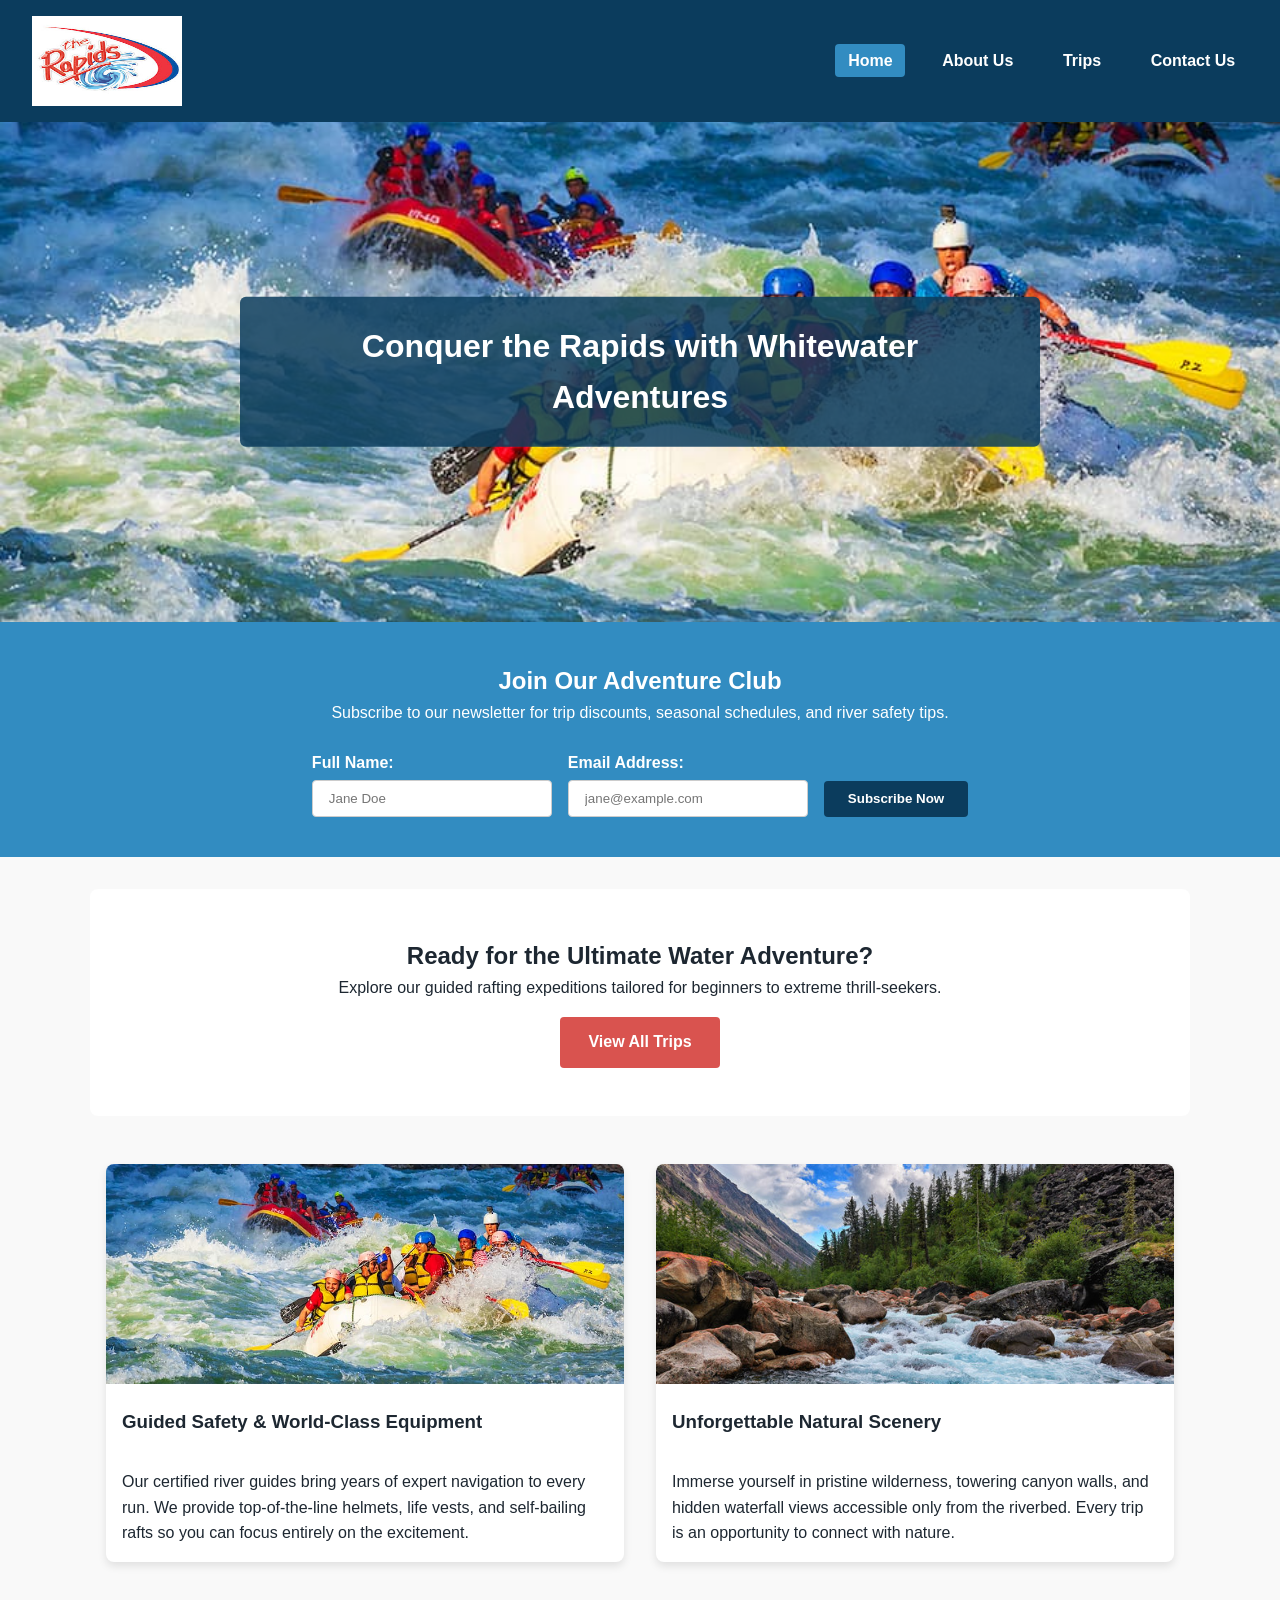
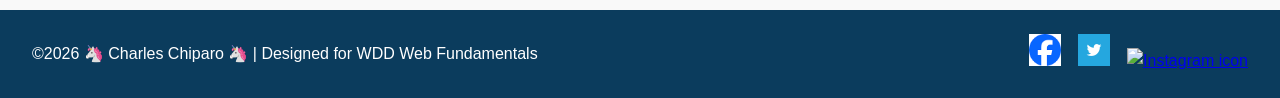
==== wwr/index.html @ ce7e0336 "trips" ====
<!DOCTYPE html>
<html lang="en-US">

<head>
    <meta charset="utf-8">
    <meta name="viewport" content="width=device-width, initial-scale=1.0">
    <title>White Water Rafting | Home</title>
    <meta name="description"
      content="Welcome to Whitewater Adventures - your premier white water rafting company offering thrilling river trips, guided expeditions, and unforgettable outdoor experiences.">
    <link rel="stylesheet" href="styles/rafting.css">
</head>

<body>
    <header>
        <img src="images/rapidssplash.jpg" alt="Rapids Splash Logo" width="150" height="90">
        </div>
        <nav>
            <ul>
                <li><a href="index.html" class="active">Home</a></li>
                <li><a href="about.html">About Us</a></li>
                <li><a href="trips.html">Trips</a></li>
                <li><a href="contact.html">Contact Us</a></li>
            </ul>
        </nav>
    </header>

    <main>
        <!-- Hero Section -->
        <div class="hero">
            <img src="images/rafting1.jpg" alt="Rafters navigating rapid waters">
            <h1>Conquer the Rapids with Whitewater Adventures</h1>
        </div>

        <!-- Newsletter Sign Up -->
        <section class="newsletter">
            <h2>Join Our Adventure Club</h2>
            <p>Subscribe to our newsletter for trip discounts, seasonal schedules, and river safety
                tips.</p>
            <form action="#" method="post" class="newsletter-form">
                <div class="form-item">
                    <label for="fname">Full Name:</label>
                    <input type="text" id="fname" name="fname" required placeholder="Jane Doe">
                </div>
                <div class="form-item">
                    <label for="email">Email Address:</label>
                    <input type="email" id="email" name="email" required
                      placeholder="jane@example.com">
                </div>
                <button type="submit" class="btn-submit">Subscribe Now</button>
            </form>
        </section>

        <!-- Call to Action Section -->
        <section class="cta-banner">
            <h2>Ready for the Ultimate Water Adventure?</h2>
            <p>Explore our guided rafting expeditions tailored for beginners to extreme
                thrill-seekers.</p>
            <a href="trips.html" class="cta-btn">View All Trips</a>
        </section>

        <!-- Grid Content Section -->
        <section class="home-grid">
            <div class="grid-card">
                <img src="images/rafting1.jpg" alt="Group rafting through clear rapid waters">
                <h3>Guided Safety & World-Class Equipment</h3>
                <p>Our certified river guides bring years of expert navigation to every run. We
                    provide top-of-the-line helmets, life vests, and self-bailing rafts so you can
                    focus entirely on the excitement.</p>
            </div>
            <div class="grid-card">
                <img src="images/scenic.jpg" alt="Scenic river landscape with mountains">
                <h3>Unforgettable Natural Scenery</h3>
                <p>Immerse yourself in pristine wilderness, towering canyon walls, and hidden
                    waterfall views accessible only from the riverbed. Every trip is an opportunity
                    to connect with nature.</p>
            </div>
        </section>
    </main>

    <footer>
        <p>©2026 🦄 Charles Chiparo 🦄 | Designed for WDD Web Fundamentals</p>
        <div class="social-links">
            <a href="https://facebook.com" target="_blank" rel="noopener"><img
                  src="images/facebook.png" alt="Facebook icon"></a>
            <a href="https://twitter.com" target="_blank" rel="noopener"><img
                  src="images/twitter.png" alt="Twitter icon"></a>
            <a href="https://instagram.com" target="_blank" rel="noopener"><img
                  src="images/instagram.png" alt="Instagram icon"></a>
        </div>
    </footer>
</body>

</html>
---- wwr/styles/rafting.css ----
/* Core Variables & Colors */
:root {
    --primary-color: #0b3c5d;
    /* Deep Ocean Blue */
    --secondary-color: #328cc1;
    /* River Blue */
    --accent-color: #d9534f;
    /* High Contrast Action Red */
    --neutral-dark: #1d2731;
    /* Dark Charcoal for readable text */
    --neutral-light: #f9f9f9;
    /* Off-White Background */
    --white: #ffffff;
}

* {
    box-sizing: border-box;
    margin: 0;
    padding: 0;
}

body {
    font-family: Arial, Helvetica, sans-serif;
    color: var(--neutral-dark);
    background-color: var(--neutral-light);
    line-height: 1.6;
}

/* Header & Navigation Layout */
header {
    background-color: var(--primary-color);
    display: flex;
    justify-content: space-between;
    align-items: center;
    padding: 1rem 2rem;
}

.logo {
    height: 60px;
    width: auto;
}

nav ul {
    display: flex;
    list-style: none;
    gap: 1.5rem;
}

nav a {
    color: var(--white);
    text-decoration: none;
    font-weight: bold;
    padding: 0.5rem 0.8rem;
    border-radius: 4px;
}

nav a:hover,
nav a.active {
    background-color: var(--secondary-color);
}

/* Hero Section (Absolute Positioning Requirement) */
.hero {
    position: relative;
    width: 100%;
    max-height: 500px;
    overflow: hidden;
}

.hero img {
    width: 100%;
    height: 500px;
    object-fit: cover;
    display: block;
}

.hero h1 {
    position: absolute;

    top: 50%;
    left: 50%;
    transform: translate(-50%, -50%);
    color: var(--white);
    background-color: rgba(11, 60, 93, 0.85);
    /* Deep background for WCAG AA text contrast */
    padding: 1.5rem 2rem;
    text-align: center;
    width: 80%;
    max-width: 800px;
    border-radius: 6px;
    font-size: 2rem;
}

/* Common Call To Action Elements */
.cta-banner,
.trips-header {
    text-align: center;
    padding: 3rem 1.5rem;
    background-color: var(--white);
    margin: 2rem auto;
    max-width: 1100px;
    border-radius: 8px;
}

.cta-btn {
    display: inline-block;
    margin-top: 1rem;
    padding: 0.8rem 1.8rem;
    background-color: var(--accent-color);
    color: var(--white);
    text-decoration: none;
    font-weight: bold;
    border-radius: 4px;
    transition: background-color 0.3s ease;
}

.cta-btn:hover {
    background-color: #b9322e;
}

/* Newsletter Section */
.newsletter {
    background-color: var(--secondary-color);
    color: var(--white);
    padding: 2.5rem 1.5rem;
    text-align: center;
}

.newsletter-form {
    display: flex;
    flex-wrap: wrap;
    justify-content: center;
    gap: 1rem;
    margin-top: 1.5rem;
    max-width: 800px;
    margin-left: auto;
    margin-right: auto;
}

.form-item {
    display: flex;
    flex-direction: column;
    text-align: left;
}

.form-item label {
    margin-bottom: 0.3rem;
    font-weight: bold;
}

.form-item input {
    padding: 0.6rem 1rem;
    border: 1px solid #ccc;
    border-radius: 4px;
    min-width: 240px;
}

.btn-submit {
    align-self: flex-end;
    padding: 0.65rem 1.5rem;
    background-color: var(--primary-color);
    color: var(--white);
    border: none;
    border-radius: 4px;
    font-weight: bold;
    cursor: pointer;
}

.btn-submit:hover {
    background-color: var(--neutral-dark);
}

/* Home Grid Layout (CSS Grid Requirement) */
.home-grid {
    display: grid;
    grid-template-columns: repeat(auto-fit, minmax(300px, 1fr));
    gap: 2rem;
    max-width: 1100px;
    margin: 3rem auto;
    padding: 0 1rem;
}

.grid-card {
    background-color: var(--white);
    border-radius: 8px;
    overflow: hidden;
    box-shadow: 0 4px 8px rgba(0, 0, 0, 0.1);
}

.grid-card img {
    width: 100%;
    height: 220px;
    object-fit: cover;
}

.grid-card h3,
.grid-card p {
    padding: 1rem;
}

/* Trips Page Specific CSS */
.trip-details {
    display: grid;
    grid-template-columns: repeat(auto-fit, minmax(320px, 1fr));
    gap: 2rem;
    max-width: 1100px;
    margin: 2rem auto;
    padding: 0 1rem;
}

.trip-card {
    background-color: var(--white);
    border-radius: 8px;
    overflow: hidden;
    box-shadow: 0 4px 8px rgba(0, 0, 0, 0.1);
    display: flex;
    flex-direction: column;
}

.trip-card img {
    width: 100%;
    height: 220px;
    object-fit: cover;
}

.trip-content {
    padding: 1.5rem;
    display: flex;
    flex-direction: column;
    flex-grow: 1;
}

.trip-content .difficulty {
    font-weight: bold;
    color: var(--secondary-color);
    margin: 0.5rem 0;
}

.trip-content ul {
    margin-top: 1rem;
    padding-left: 1.2rem;
}

/* Table Styling */
.table-container {
    max-width: 1100px;
    margin: 3rem auto;
    padding: 0 1rem;
}

.table-container h2 {
    margin-bottom: 1rem;
    text-align: center;
}

table {
    width: 100%;
    border-collapse: collapse;
    background-color: var(--white);
    border-radius: 8px;
    overflow: hidden;
    box-shadow: 0 2px 5px rgba(0, 0, 0, 0.05);
}

th,
td {
    padding: 1rem;
    text-align: left;
    border-bottom: 1px solid #ddd;
}

th {
    background-color: var(--primary-color);
    color: var(--white);
}

tr:nth-child(even) {
    background-color: #f2f2f2;
}

/* Footer Styling */
footer {
    background-color: var(--primary-color);
    color: var(--white);
    padding: 1.5rem 2rem;
    display: flex;
    justify-content: space-between;
    align-items: center;
    margin-top: 3rem;
}

.social-links img {
    width: 32px;
    height: 32px;
    margin-left: 0.8rem;
}
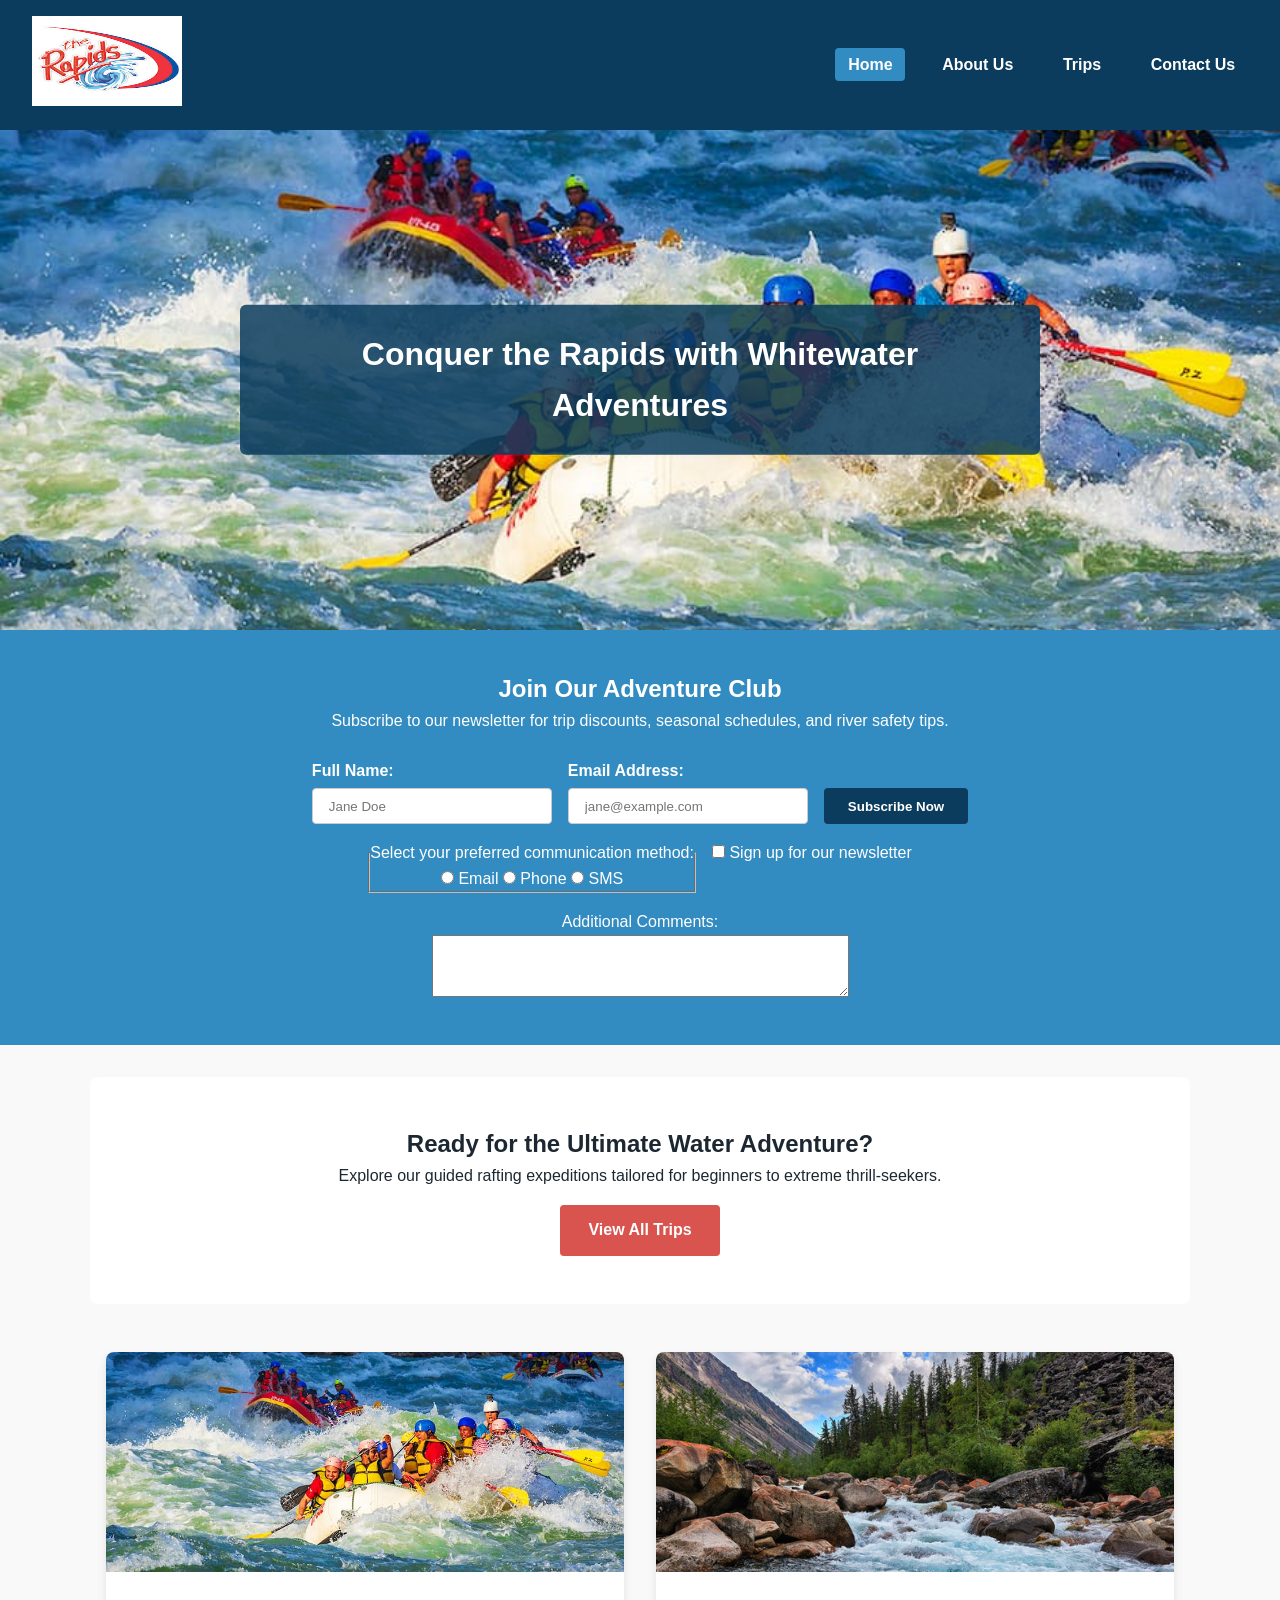
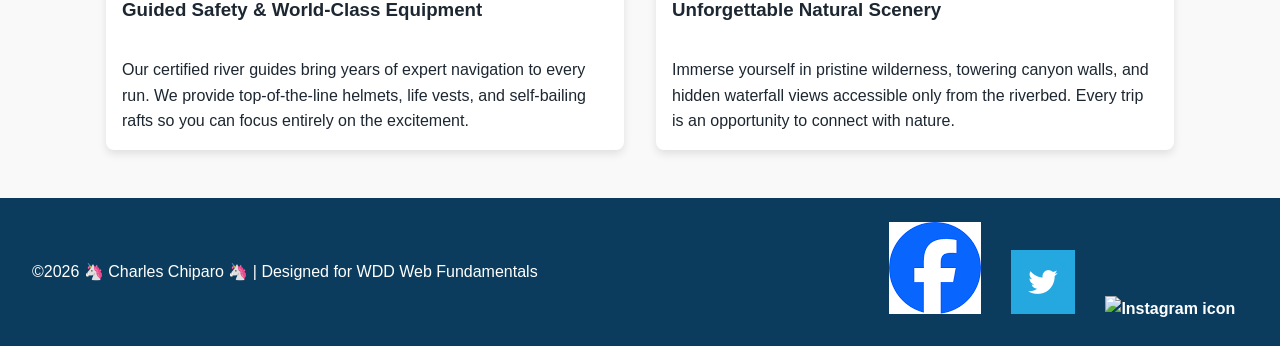
==== commit d6cd2f13: "missing <div>" ====
--- a/wwr/index.html
+++ b/wwr/index.html
@@ -4,15 +4,17 @@
 <head>
     <meta charset="utf-8">
     <meta name="viewport" content="width=device-width, initial-scale=1.0">
-    <title>White Water Rafting | Home</title>
+    <meta name="author" content="Charles Chiparo">
+    <title>White Water Rafting | Trips</title>
     <meta name="description"
-      content="Welcome to Whitewater Adventures - your premier white water rafting company offering thrilling river trips, guided expeditions, and unforgettable outdoor experiences.">
+      content="Welcome to Whitewater Adventures - your white water rafting company offering thrilling unforgettable outdoor experiences.">
     <link rel="stylesheet" href="styles/rafting.css">
 </head>
 
 <body>
     <header>
-        <img src="images/rapidssplash.jpg" alt="Rapids Splash Logo" width="150" height="90">
+        <div>
+            <img src="images/rapidssplash.jpg" alt="Rapids Splash Logo" width="150" height="90">
         </div>
         <nav>
             <ul>
@@ -47,6 +49,29 @@
                       placeholder="jane@example.com">
                 </div>
                 <button type="submit" class="btn-submit">Subscribe Now</button>
+
+                <!-- 3 Radio Buttons -->
+                <fieldset>
+                    <legend>Select your preferred communication method:</legend>
+                    <label><input type="radio" name="contact" value="email"> Email</label>
+                    <label><input type="radio" name="contact" value="phone"> Phone</label>
+                    <label><input type="radio" name="contact" value="sms"> SMS</label>
+                </fieldset>
+
+                <!-- 1 Checkbox (e.g., for agreeing to terms or selecting preferences) -->
+                <div>
+                    <label>
+                        <input type="checkbox" name="subscribe" value="yes"> Sign up for our
+                        newsletter
+                    </label>
+                </div>
+
+                <!-- 1 Textarea (e.g., for comments or messages) -->
+                <div>
+                    <label for="comments">Additional Comments:</label><br>
+                    <textarea id="comments" name="comments" rows="4" cols="50"></textarea>
+                </div>
+
             </form>
         </section>
 
@@ -79,14 +104,16 @@
 
     <footer>
         <p>©2026 🦄 Charles Chiparo 🦄 | Designed for WDD Web Fundamentals</p>
-        <div class="social-links">
-            <a href="https://facebook.com" target="_blank" rel="noopener"><img
-                  src="images/facebook.png" alt="Facebook icon"></a>
-            <a href="https://twitter.com" target="_blank" rel="noopener"><img
-                  src="images/twitter.png" alt="Twitter icon"></a>
-            <a href="https://instagram.com" target="_blank" rel="noopener"><img
-                  src="images/instagram.png" alt="Instagram icon"></a>
-        </div>
+        <class="social-links">
+            <nav>
+                <a href="https://facebook.com" target="_blank" rel="noopener"><img
+                      src="images/facebook.png" alt="Facebook icon"></a>
+                <a href="https://twitter.com" target="_blank" rel="noopener"><img
+                      src="images/twitter.png" alt="Twitter icon"></a>
+                <a href="https://instagram.com" target="_blank" rel="noopener"><img
+                      src="images/instagram.png" alt="Instagram icon"></a>
+            </nav>
+            </div>
     </footer>
 </body>
 
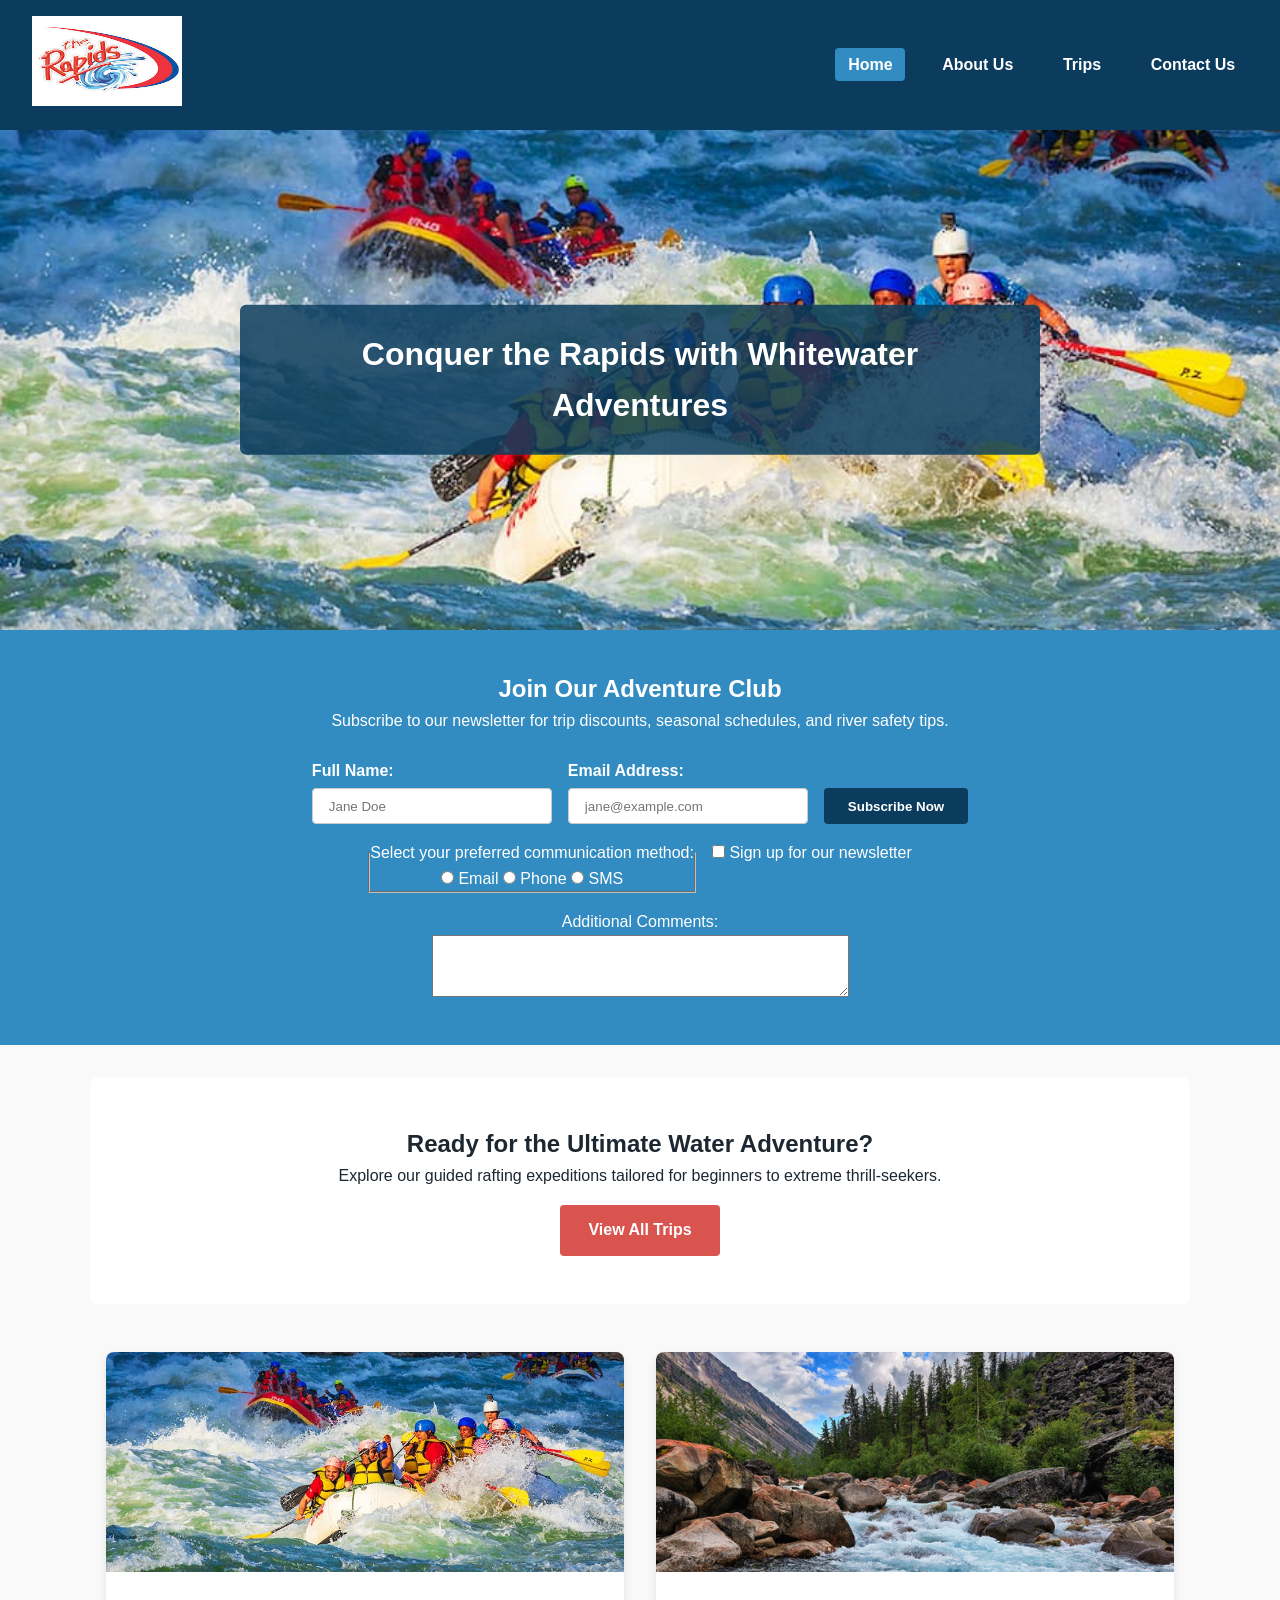
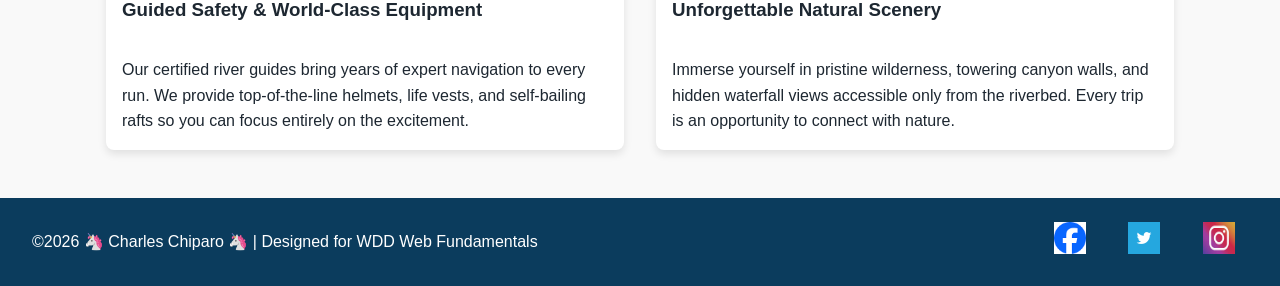
==== commit bbb73331: "jpg error" ====
--- a/wwr/index.html
+++ b/wwr/index.html
@@ -53,17 +53,18 @@
                 <!-- 3 Radio Buttons -->
                 <fieldset>
                     <legend>Select your preferred communication method:</legend>
-                    <label><input type="radio" name="contact" value="email"> Email</label>
-                    <label><input type="radio" name="contact" value="phone"> Phone</label>
-                    <label><input type="radio" name="contact" value="sms"> SMS</label>
+                    <label><input type="radio" id="contact-email" name="contact" value="email">
+                        Email</label>
+                    <label><input type="radio" id="contact-phone" name="contact" value="phone">
+                        Phone</label>
+                    <label><input type="radio" id="contact-sms" name="contact" value="sms">
+                        SMS</label>
                 </fieldset>
 
                 <!-- 1 Checkbox (e.g., for agreeing to terms or selecting preferences) -->
                 <div>
-                    <label>
-                        <input type="checkbox" name="subscribe" value="yes"> Sign up for our
-                        newsletter
-                    </label>
+                    <input type="checkbox" id="newsletter-sub" name="subscribe" value="yes">
+                    <label for="newsletter-sub">Sign up for our newsletter</label>
                 </div>
 
                 <!-- 1 Textarea (e.g., for comments or messages) -->
@@ -104,16 +105,15 @@
 
     <footer>
         <p>©2026 🦄 Charles Chiparo 🦄 | Designed for WDD Web Fundamentals</p>
-        <class="social-links">
-            <nav>
-                <a href="https://facebook.com" target="_blank" rel="noopener"><img
-                      src="images/facebook.png" alt="Facebook icon"></a>
-                <a href="https://twitter.com" target="_blank" rel="noopener"><img
-                      src="images/twitter.png" alt="Twitter icon"></a>
-                <a href="https://instagram.com" target="_blank" rel="noopener"><img
-                      src="images/instagram.png" alt="Instagram icon"></a>
-            </nav>
-            </div>
+        <nav class="social-links">
+            <a href="https://facebook.com" target="_blank" rel="noopener"><img
+                  src="images/facebook.png" alt="Facebook icon"></a>
+            <a href="https://twitter.com" target="_blank" rel="noopener"><img
+                  src="images/twitter.png" alt="Twitter icon"></a>
+            <a href="https://instagram.com" target="_blank" rel="noopener"><img
+                  src="images/instagram.jpg" alt="Instagram icon"></a>
+        </nav>
+        </div>
     </footer>
 </body>
 
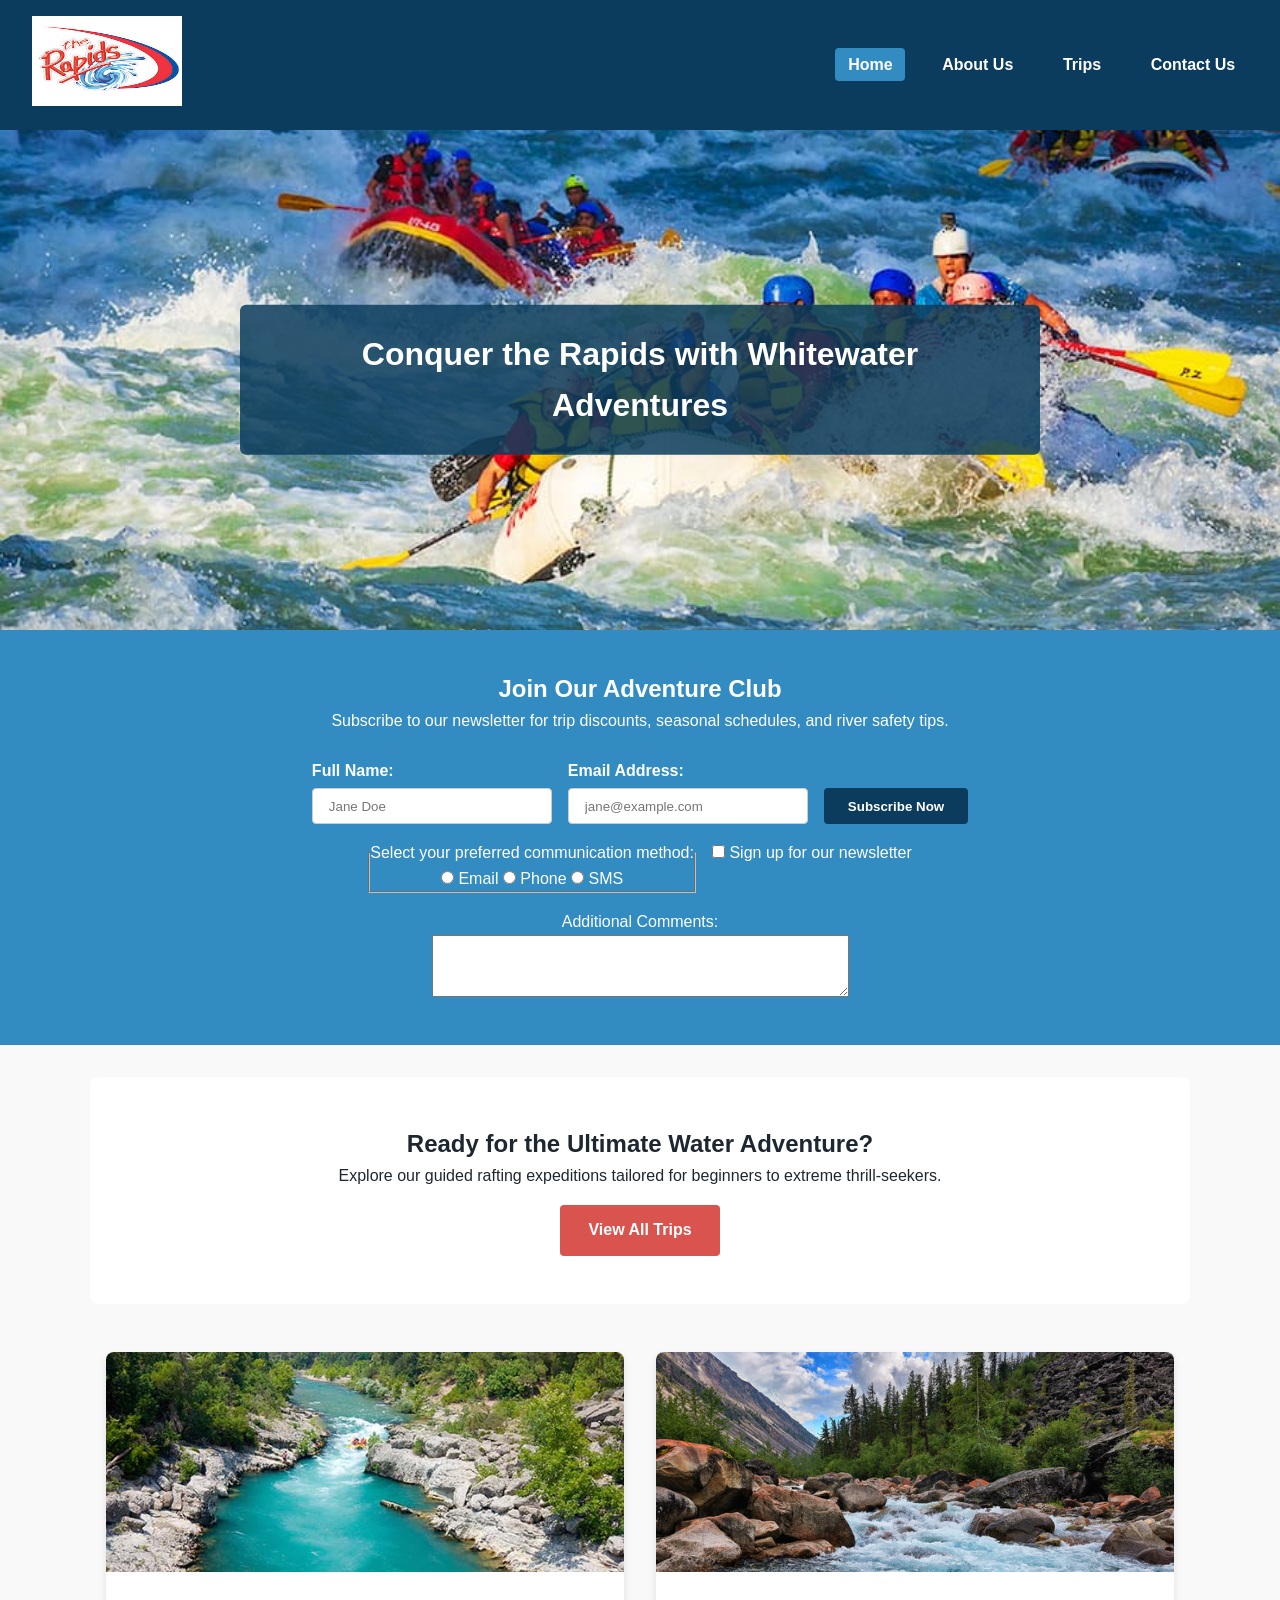
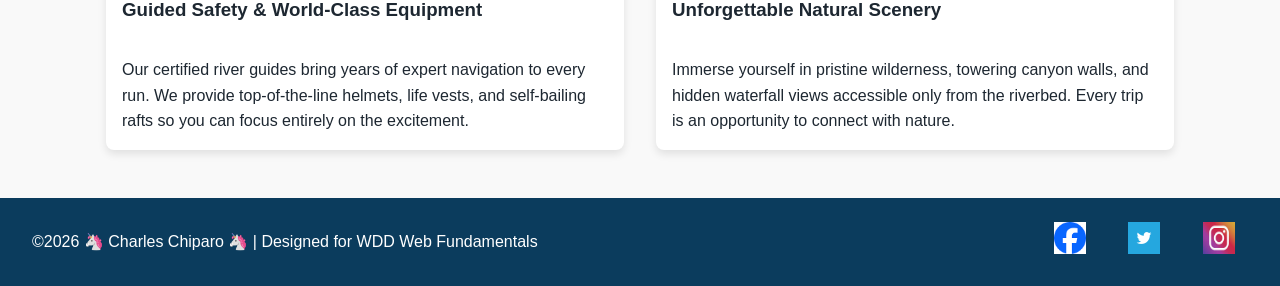
==== commit 3fcd37c5: "Fixing dublicates" ====
--- a/wwr/index.html
+++ b/wwr/index.html
@@ -5,7 +5,7 @@
     <meta charset="utf-8">
     <meta name="viewport" content="width=device-width, initial-scale=1.0">
     <meta name="author" content="Charles Chiparo">
-    <title>White Water Rafting | Trips</title>
+    <title>White Water Rafting | Contact Us</title>
     <meta name="description"
       content="Welcome to Whitewater Adventures - your white water rafting company offering thrilling unforgettable outdoor experiences.">
     <link rel="stylesheet" href="styles/rafting.css">
@@ -87,7 +87,7 @@
         <!-- Grid Content Section -->
         <section class="home-grid">
             <div class="grid-card">
-                <img src="images/rafting1.jpg" alt="Group rafting through clear rapid waters">
+                <img src="images/rafting5.jpg" alt="Group rafting through clear rapid waters">
                 <h3>Guided Safety & World-Class Equipment</h3>
                 <p>Our certified river guides bring years of expert navigation to every run. We
                     provide top-of-the-line helmets, life vests, and self-bailing rafts so you can
@@ -105,14 +105,15 @@
 
     <footer>
         <p>©2026 🦄 Charles Chiparo 🦄 | Designed for WDD Web Fundamentals</p>
-        <nav class="social-links">
-            <a href="https://facebook.com" target="_blank" rel="noopener"><img
-                  src="images/facebook.png" alt="Facebook icon"></a>
-            <a href="https://twitter.com" target="_blank" rel="noopener"><img
-                  src="images/twitter.png" alt="Twitter icon"></a>
-            <a href="https://instagram.com" target="_blank" rel="noopener"><img
-                  src="images/instagram.jpg" alt="Instagram icon"></a>
-        </nav>
+        <div>
+            <nav class="social-links">
+                <a href="https://facebook.com" target="_blank" rel="noopener"><img
+                      src="images/facebook.png" alt="Facebook icon"></a>
+                <a href="https://twitter.com" target="_blank" rel="noopener"><img
+                      src="images/twitter.png" alt="Twitter icon"></a>
+                <a href="https://instagram.com" target="_blank" rel="noopener"><img
+                      src="images/instagram.jpg" alt="Instagram icon"></a>
+            </nav>
         </div>
     </footer>
 </body>
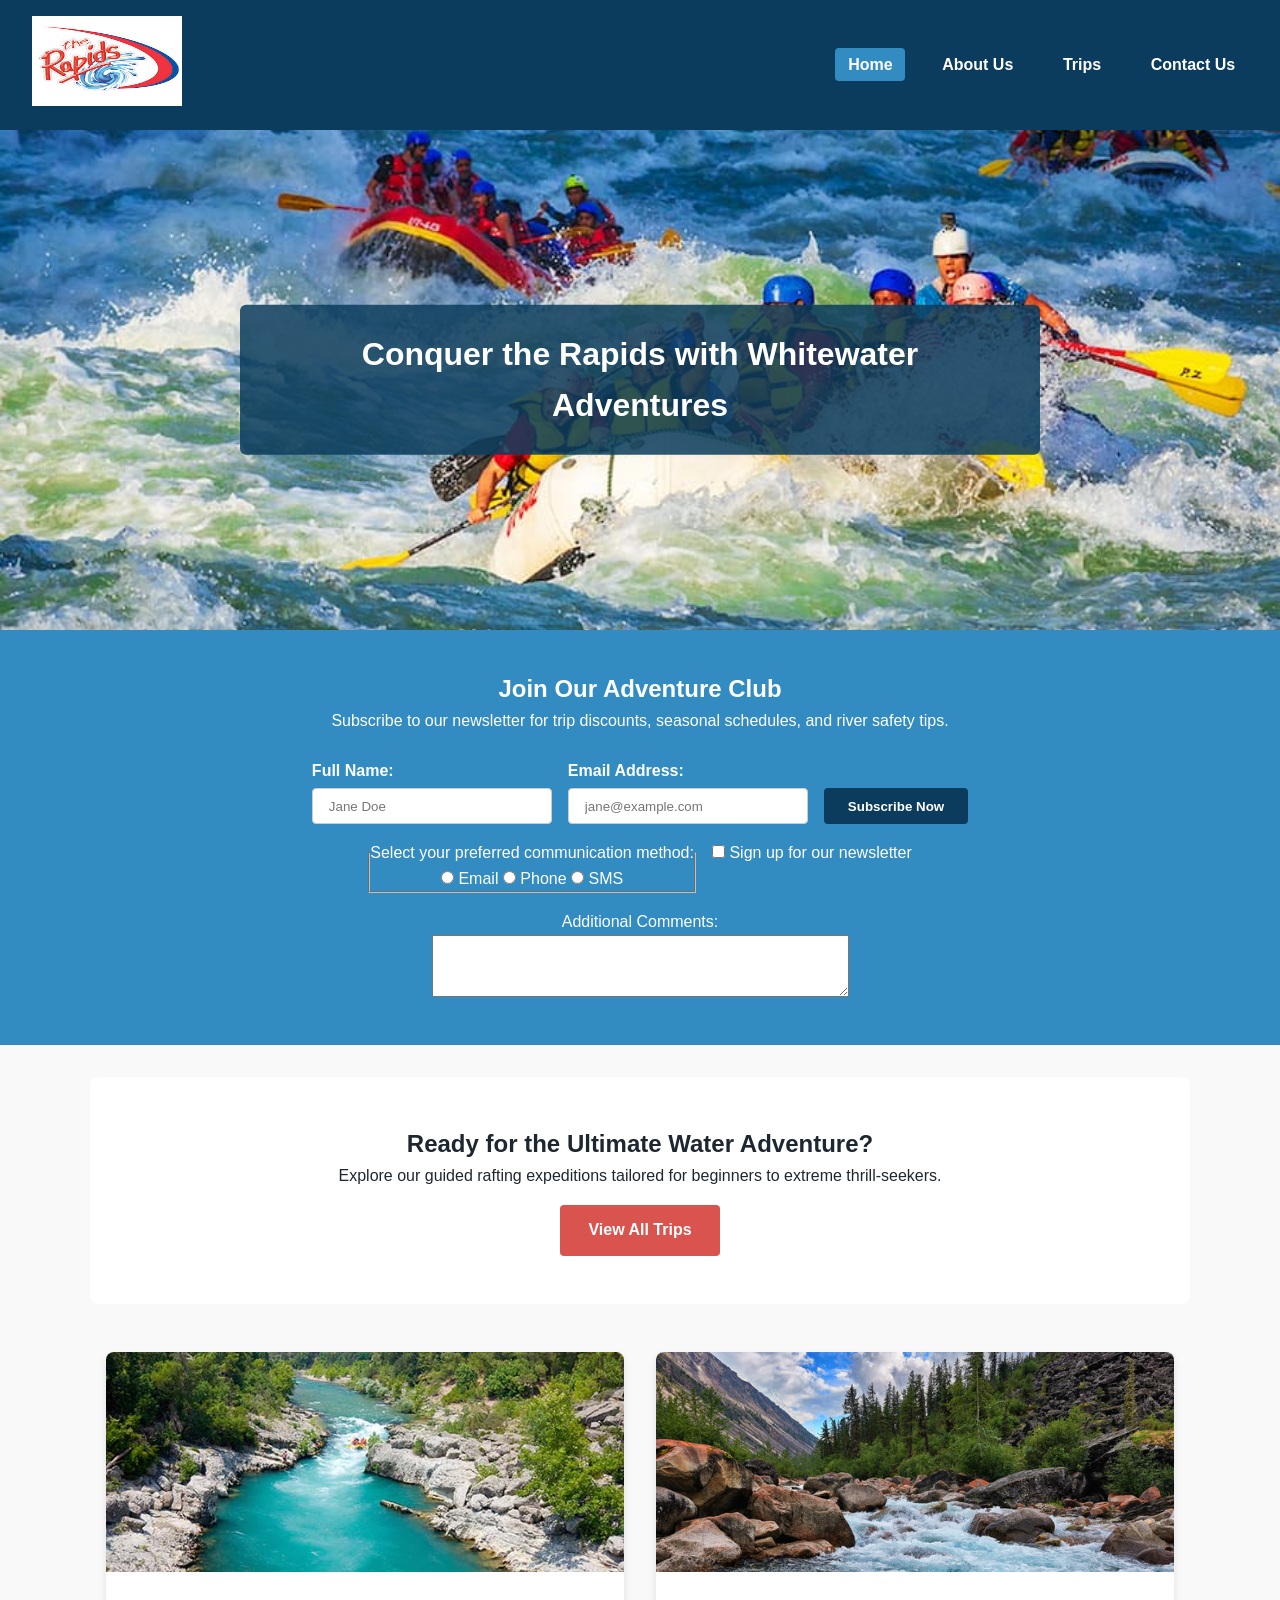
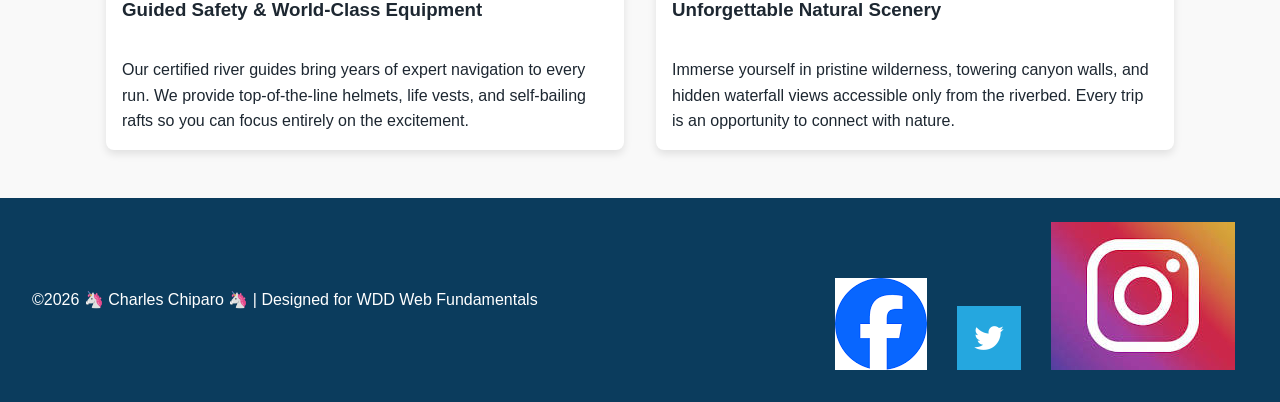
==== commit dcc84301: "fixing class=social media" ====
--- a/wwr/index.html
+++ b/wwr/index.html
@@ -106,7 +106,7 @@
     <footer>
         <p>©2026 🦄 Charles Chiparo 🦄 | Designed for WDD Web Fundamentals</p>
         <div>
-            <nav class="social-links">
+            <nav class="social-media">
                 <a href="https://facebook.com" target="_blank" rel="noopener"><img
                       src="images/facebook.png" alt="Facebook icon"></a>
                 <a href="https://twitter.com" target="_blank" rel="noopener"><img
